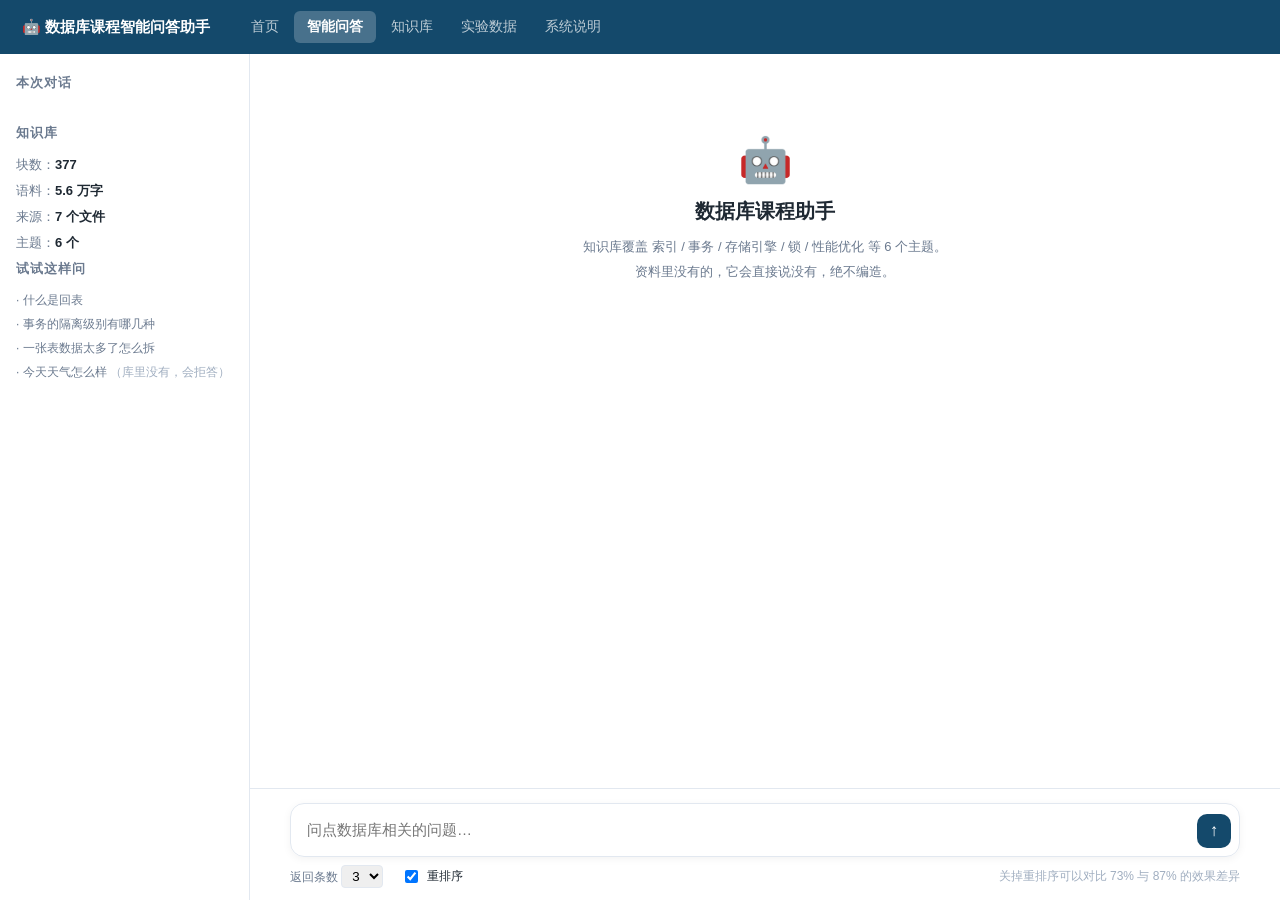
==== web/index.html @ 8842f474 "feat: 数据库课程智能问答系统 v1.0 基于 RAG 与两阶段检索的垂直领域问答系统。  - 手写检索层：切块 / 向量化 / 余弦检索 / BM25 / RRF 融合 / 重排序 - 两阶段检" ====
<!DOCTYPE html>
<html lang="zh">
<head>
<meta charset="UTF-8">
<title>智能问答 - 数据库课程智能问答助手</title>
<link rel="stylesheet" href="/web/style.css">
</head>
<body>

<div id="nav" class="navbar"></div>

<div class="layout">

  <aside class="sidebar">
    <h3>本次对话</h3>
    <div id="history" class="history"></div>

    <h3>知识库</h3>
    <ul class="kb-info">
      <li>块数：<b>377</b></li>
      <li>语料：<b>5.6 万字</b></li>
      <li>来源：<b>7 个文件</b></li>
      <li>主题：<b>6 个</b></li>
    </ul>

    <h3>试试这样问</h3>
    <div class="tip-mini">
      · 什么是回表<br>
      · 事务的隔离级别有哪几种<br>
      · 一张表数据太多了怎么拆<br>
      · 今天天气怎么样 <span class="muted">（库里没有，会拒答）</span>
    </div>
  </aside>

  <section class="chat">
    <div class="chat-body" id="chat">
      <div class="welcome" id="welcome">
        <div class="welcome-icon">🤖</div>
        <h2>数据库课程助手</h2>
        <p>知识库覆盖 索引 / 事务 / 存储引擎 / 锁 / 性能优化 等 6 个主题。<br>
           资料里没有的，它会直接说没有，绝不编造。</p>
      </div>
    </div>

    <div class="chat-input">
      <div class="input-box">
        <textarea id="q" rows="1" placeholder="问点数据库相关的问题…" onkeydown="onKey(event)"></textarea>
        <button id="send" onclick="ask()">↑</button>
      </div>
      <div class="input-params">
        <label>返回条数
          <select id="topk">
            <option>1</option>
            <option selected>3</option>
            <option>5</option>
          </select>
        </label>
        <label class="switch">
          <input type="checkbox" id="rerank" checked> 重排序
        </label>
        <span class="hint">关掉重排序可以对比 73% 与 87% 的效果差异</span>
      </div>
    </div>
  </section>

</div>

<script src="/web/nav.js"></script>
<script src="/web/app.js"></script>
</body>
</html>
---- web/style.css ----
/* ============ 基础 ============ */
:root {
  --main: #14496B;
  --main-light: #E8F0F6;
  --bg: #F5F7FA;
  --line: #E2E8F0;
  --text: #1F2933;
  --muted: #6B7A8F;
  --ok: #22A06B;
  --bad: #D64545;
}

* { box-sizing: border-box; }

body {
  margin: 0;
  font-family: "Microsoft YaHei", "PingFang SC", sans-serif;
  background: var(--bg);
  color: var(--text);
  min-height: 100vh;
  display: flex;
  flex-direction: column;
}

/* ============ 顶部导航栏（所有页面共用） ============ */
.navbar {
  background: var(--main);
  color: #fff;
  padding: 0 22px;
  height: 54px;
  display: flex;
  align-items: center;
  gap: 28px;
  flex-shrink: 0;
}
.nav-brand { font-weight: bold; font-size: 15px; white-space: nowrap; }
.nav-links { display: flex; gap: 2px; }
.nav-links a {
  color: rgba(255,255,255,.72);
  text-decoration: none;
  font-size: 14px;
  padding: 7px 13px;
  border-radius: 6px;
  white-space: nowrap;
}
.nav-links a:hover { background: rgba(255,255,255,.12); color: #fff; }
.nav-links a.active { background: rgba(255,255,255,.22); color: #fff; font-weight: bold; }

/* ============ 普通页面容器 ============ */
.page { padding: 24px 28px 40px; max-width: 1080px; }
.page h1 { font-size: 21px; margin: 0 0 6px; }
.page .sub { color: var(--muted); font-size: 13px; margin: 0 0 22px; }
.page h2 { font-size: 16px; margin: 26px 0 12px; color: var(--main); }

/* ============ 统计卡片 ============ */
.stats { display: grid; grid-template-columns: repeat(4, 1fr); gap: 14px; margin-bottom: 8px; }
.stat {
  background: #fff;
  border: 1px solid var(--line);
  border-radius: 10px;
  padding: 18px 12px;
  text-align: center;
}
.stat b { display: block; font-size: 26px; color: var(--main); line-height: 1.2; }
.stat span { font-size: 12px; color: var(--muted); }

/* ============ 数据表格 ============ */
table.data {
  width: 100%;
  border-collapse: collapse;
  background: #fff;
  border-radius: 10px;
  overflow: hidden;
  box-shadow: 0 1px 3px rgba(0,0,0,.04);
}
table.data th, table.data td {
  padding: 11px 14px;
  text-align: left;
  font-size: 14px;
  border-bottom: 1px solid var(--line);
}
table.data th {
  background: var(--main);
  color: #fff;
  font-weight: normal;
  font-size: 13px;
}
table.data tr:last-child td { border-bottom: none; }
table.data tbody tr:hover td { background: #FAFBFC; }
table.data td.num { text-align: right; font-variant-numeric: tabular-nums; }

.up { color: var(--ok); font-weight: bold; }
.down { color: var(--bad); font-weight: bold; }
.best { background: #F0F9F4 !important; }

/* ============ 首页功能卡片 ============ */
.cards { display: grid; grid-template-columns: repeat(2, 1fr); gap: 16px; margin-top: 4px; }
.fcard {
  background: #fff;
  border: 1px solid var(--line);
  border-radius: 10px;
  padding: 20px 22px;
  text-decoration: none;
  color: var(--text);
  transition: all .15s;
}
.fcard:hover { border-color: var(--main); box-shadow: 0 3px 12px rgba(20,73,107,.10); }
.fcard h3 { margin: 0 0 8px; font-size: 16px; color: var(--main); }
.fcard p { margin: 0; font-size: 13px; color: var(--muted); line-height: 1.7; }

/* ============ 提示 / 结论块 ============ */
.note {
  background: #FFF9EC;
  border-left: 3px solid #E0A800;
  border-radius: 4px;
  padding: 13px 17px;
  font-size: 13px;
  color: #6B5A2E;
  line-height: 1.9;
  margin-top: 18px;
}
.note b { color: #8A6D1F; }

/* ============ 柱状图 ============ */
.bar-row { display: flex; align-items: center; gap: 10px; margin-bottom: 6px; font-size: 13px; }
.bar-label { width: 86px; color: var(--muted); text-align: right; }
.bar-track { flex: 1; background: #EEF2F6; border-radius: 4px; height: 18px; overflow: hidden; }
.bar-fill { background: var(--main); height: 100%; border-radius: 4px; }
.bar-num { width: 60px; color: var(--text); font-size: 12px; }

/* ============ 问答页 ============ */
.layout { flex: 1; display: grid; grid-template-columns: 250px 1fr; overflow: hidden; }
.sidebar {
  background: #fff;
  border-right: 1px solid var(--line);
  padding: 16px;
  overflow-y: auto;
}
.sidebar h3 {
  font-size: 13px;
  color: var(--muted);
  margin: 4px 0 10px;
  letter-spacing: 1px;
}
.history { display: flex; flex-direction: column; gap: 6px; margin-bottom: 22px; }
.history-item {
  padding: 8px 10px;
  background: var(--main-light);
  border-radius: 6px;
  font-size: 13px;
  cursor: pointer;
  color: var(--main);
  overflow: hidden;
  text-overflow: ellipsis;
  white-space: nowrap;
}
.history-item:hover { background: #D8E6F0; }
.kb-info { list-style: none; padding: 0; margin: 0; font-size: 13px; color: var(--muted); line-height: 2; }
.kb-info b { color: var(--text); }

.content { padding: 20px 26px; overflow-y: auto; }
.askbar { display: flex; gap: 10px; margin-bottom: 18px; }
.askbar input {
  flex: 1;
  padding: 12px 14px;
  font-size: 15px;
  border: 1px solid var(--line);
  border-radius: 8px;
  outline: none;
}
.askbar input:focus { border-color: var(--main); }
.askbar button {
  padding: 12px 26px;
  font-size: 15px;
  background: var(--main);
  color: #fff;
  border: none;
  border-radius: 8px;
  cursor: pointer;
}
.askbar button:hover { background: #0F3A55; }

.card {
  background: #fff;
  border: 1px solid var(--line);
  border-radius: 10px;
  padding: 16px 18px;
  margin-bottom: 16px;
  box-shadow: 0 1px 3px rgba(0,0,0,.04);
}
.card-head { display: flex; align-items: center; gap: 10px; margin-bottom: 12px; font-size: 15px; }
.tag {
  font-size: 12px;
  color: var(--main);
  background: var(--main-light);
  padding: 2px 8px;
  border-radius: 10px;
}
.pre { white-space: pre-wrap; line-height: 1.8; font-size: 15px; }

.src {
  background: #FAFBFC;
  border-left: 3px solid var(--main);
  border-radius: 4px;
  padding: 10px 12px;
  margin-bottom: 8px;
  display: flex;
  gap: 10px;
}
.score {
  color: var(--main);
  font-weight: bold;
  font-size: 13px;
  min-width: 46px;
  padding-top: 2px;
}
.src .pre { font-size: 13px; color: #46525F; }

.param-bar {
  background: #fff;
  border-top: 1px solid var(--line);
  padding: 10px 22px;
  display: flex;
  align-items: center;
  gap: 22px;
  font-size: 13px;
  color: var(--muted);
  flex-shrink: 0;
}
.param-bar select { padding: 4px 8px; border-radius: 5px; border: 1px solid var(--line); }
.switch { display: flex; align-items: center; gap: 6px; cursor: pointer; color: var(--text); }
.hint { margin-left: auto; color: #A0AEC0; font-size: 12px; }
.tip-mini { font-size: 12px; color: var(--muted); line-height: 2; }
.muted { color: #A0AEC0; }

/* ============ 聊天式问答 ============ */
.chat { display: flex; flex-direction: column; height: 100%; background: #fff; }
.chat-body { flex: 1; overflow-y: auto; padding: 10px 0 20px; }

.welcome { text-align: center; padding: 70px 20px; color: var(--muted); }
.welcome-icon { font-size: 44px; }
.welcome h2 { font-size: 20px; color: var(--text); margin: 12px 0 10px; }
.welcome p { font-size: 13px; line-height: 1.9; margin: 0; }

.msg { display: flex; gap: 14px; padding: 18px 40px; }
.msg + .msg { border-top: 1px solid #F0F3F6; }
.msg .avatar {
  width: 30px; height: 30px; border-radius: 7px; flex-shrink: 0;
  display: flex; align-items: center; justify-content: center; font-size: 16px;
  background: var(--main-light);
}
.msg .bubble { flex: 1; min-width: 0; }
.msg .who { font-size: 12px; color: var(--muted); margin-bottom: 6px; }
.msg .body { white-space: pre-wrap; line-height: 1.9; font-size: 15px; }

.msg.user { background: #FAFBFC; }
.msg.user .avatar { background: #E6EAF0; }

.thinking { display: inline-flex; gap: 4px; align-items: center; height: 20px; }
.thinking i {
  width: 6px; height: 6px; border-radius: 50%; background: #9AA7B4;
  animation: blink 1.2s infinite;
}
.thinking i:nth-child(2) { animation-delay: .2s; }
.thinking i:nth-child(3) { animation-delay: .4s; }
@keyframes blink { 0%,60%,100% { opacity: .25 } 30% { opacity: 1 } }

.srcs { margin-top: 14px; border-top: 1px dashed var(--line); padding-top: 12px; }
.srcs-title { font-size: 12px; color: var(--muted); margin-bottom: 8px; }
.src-item {
  display: flex; gap: 10px; background: #FAFBFC; border-left: 3px solid var(--main);
  border-radius: 4px; padding: 8px 12px; margin-bottom: 6px;
  font-size: 13px; color: #46525F; line-height: 1.7;
}
.src-item .score { min-width: 46px; color: var(--main); font-weight: bold; }

/* 底部输入区 */
.chat-input { border-top: 1px solid var(--line); padding: 14px 40px 12px; background: #fff; flex-shrink: 0; }
.input-box {
  display: flex; align-items: flex-end; gap: 10px;
  border: 1px solid var(--line); border-radius: 14px;
  padding: 8px 8px 8px 16px;
  box-shadow: 0 2px 8px rgba(0,0,0,.05);
}
.input-box:focus-within { border-color: var(--main); }
.input-box textarea {
  flex: 1; border: none; outline: none; resize: none;
  font-size: 15px; font-family: inherit; line-height: 1.6;
  max-height: 140px; padding: 6px 0;
}
.input-box button {
  width: 34px; height: 34px; border-radius: 10px; border: none;
  background: var(--main); color: #fff; font-size: 17px;
  cursor: pointer; flex-shrink: 0;
}
.input-box button:disabled { background: #C6D2DC; cursor: not-allowed; }

.input-params {
  display: flex; align-items: center; gap: 18px;
  margin-top: 8px; font-size: 12px; color: var(--muted);
}
.input-params select { padding: 2px 6px; border-radius: 4px; border: 1px solid var(--line); }
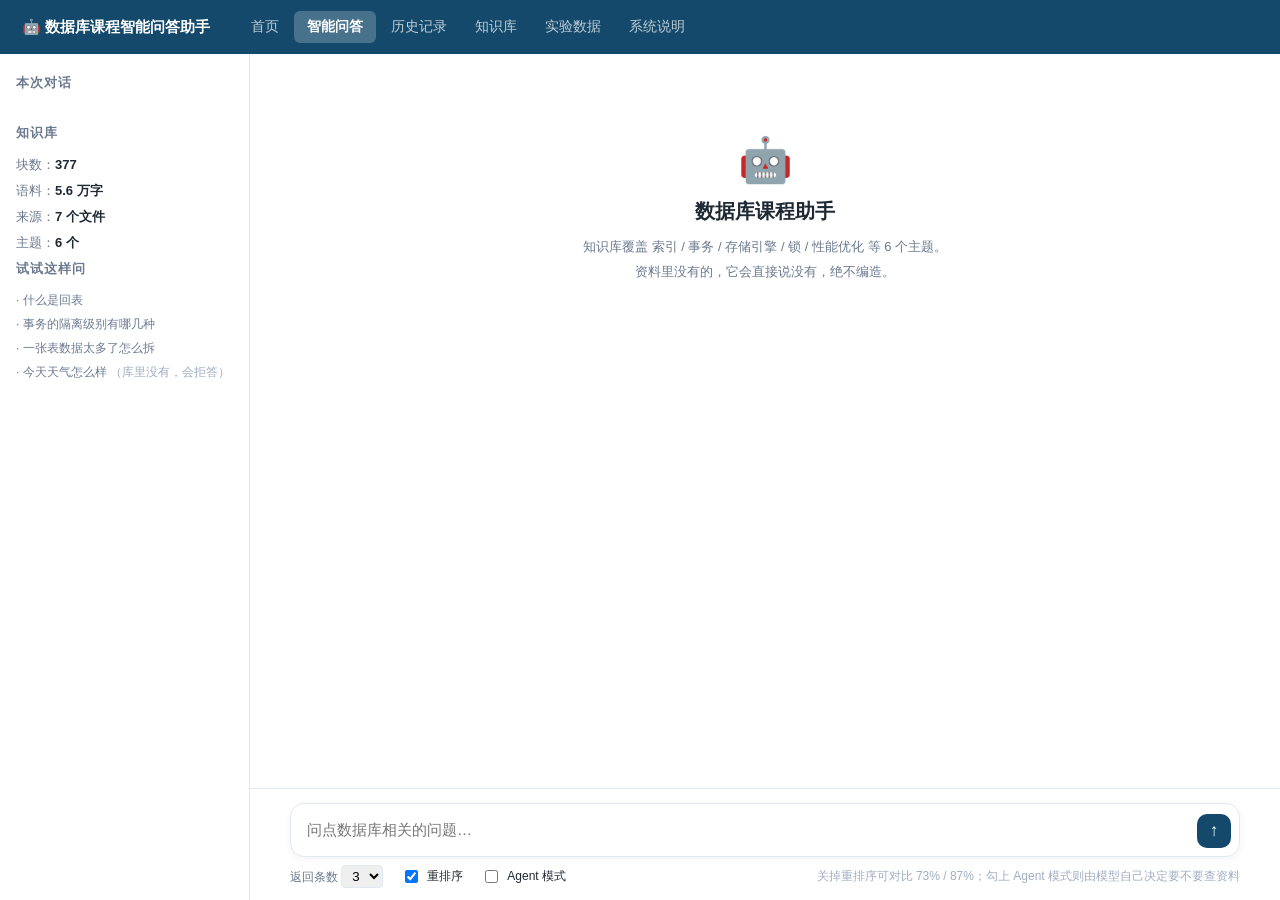
==== commit 4b6a79b5: "agent" ====
--- a/web/index.html
+++ b/web/index.html
@@ -58,7 +58,10 @@
         <label class="switch">
           <input type="checkbox" id="rerank" checked> 重排序
         </label>
-        <span class="hint">关掉重排序可以对比 73% 与 87% 的效果差异</span>
+        <label class="switch">
+          <input type="checkbox" id="useAgent"> Agent 模式
+        </label>
+        <span class="hint">关掉重排序可对比 73% / 87%；勾上 Agent 模式则由模型自己决定要不要查资料</span>
       </div>
     </div>
   </section>
--- a/web/style.css
+++ b/web/style.css
@@ -300,3 +300,58 @@
   margin-top: 8px; font-size: 12px; color: var(--muted);
 }
 .input-params select { padding: 2px 6px; border-radius: 4px; border: 1px solid var(--line); }
+
+/* ============ 历史记录页 ============ */
+.toolbar { display: flex; align-items: center; gap: 14px; margin-bottom: 16px; }
+.toolbar button {
+  padding: 7px 18px;
+  font-size: 13px;
+  font-family: inherit;
+  color: var(--main);
+  background: #fff;
+  border: 1px solid var(--line);
+  border-radius: 7px;
+  cursor: pointer;
+}
+.toolbar button:hover { border-color: var(--main); background: var(--main-light); }
+
+.q-line { font-size: 15px; font-weight: bold; margin-bottom: 10px; }
+.answer { font-size: 14px; color: #46525F; }
+
+.srcs-box { margin-top: 14px; border-top: 1px dashed var(--line); padding-top: 10px; }
+.srcs-box summary { font-size: 12px; color: var(--muted); cursor: pointer; outline: none; }
+.srcs-box summary:hover { color: var(--main); }
+.srcs-box .src { margin-top: 8px; }
+
+.page code {
+  background: #EEF2F6;
+  padding: 1px 5px;
+  border-radius: 4px;
+  font-size: 12px;
+  color: var(--main);
+}
+
+/* ============ Agent 执行过程 ============ */
+.steps { margin-top: 14px; border-top: 1px dashed var(--line); padding-top: 12px; }
+.steps-title { font-size: 12px; color: var(--muted); margin-bottom: 8px; }
+.step {
+  display: flex;
+  gap: 10px;
+  align-items: flex-start;
+  background: #FAFBFC;
+  border-left: 3px solid var(--main);
+  border-radius: 4px;
+  padding: 8px 12px;
+  margin-bottom: 6px;
+  font-size: 13px;
+  color: #46525F;
+  line-height: 1.7;
+}
+.step .tag {
+  flex-shrink: 0;
+  font-size: 12px;
+  color: var(--main);
+  background: var(--main-light);
+  padding: 2px 8px;
+  border-radius: 10px;
+}
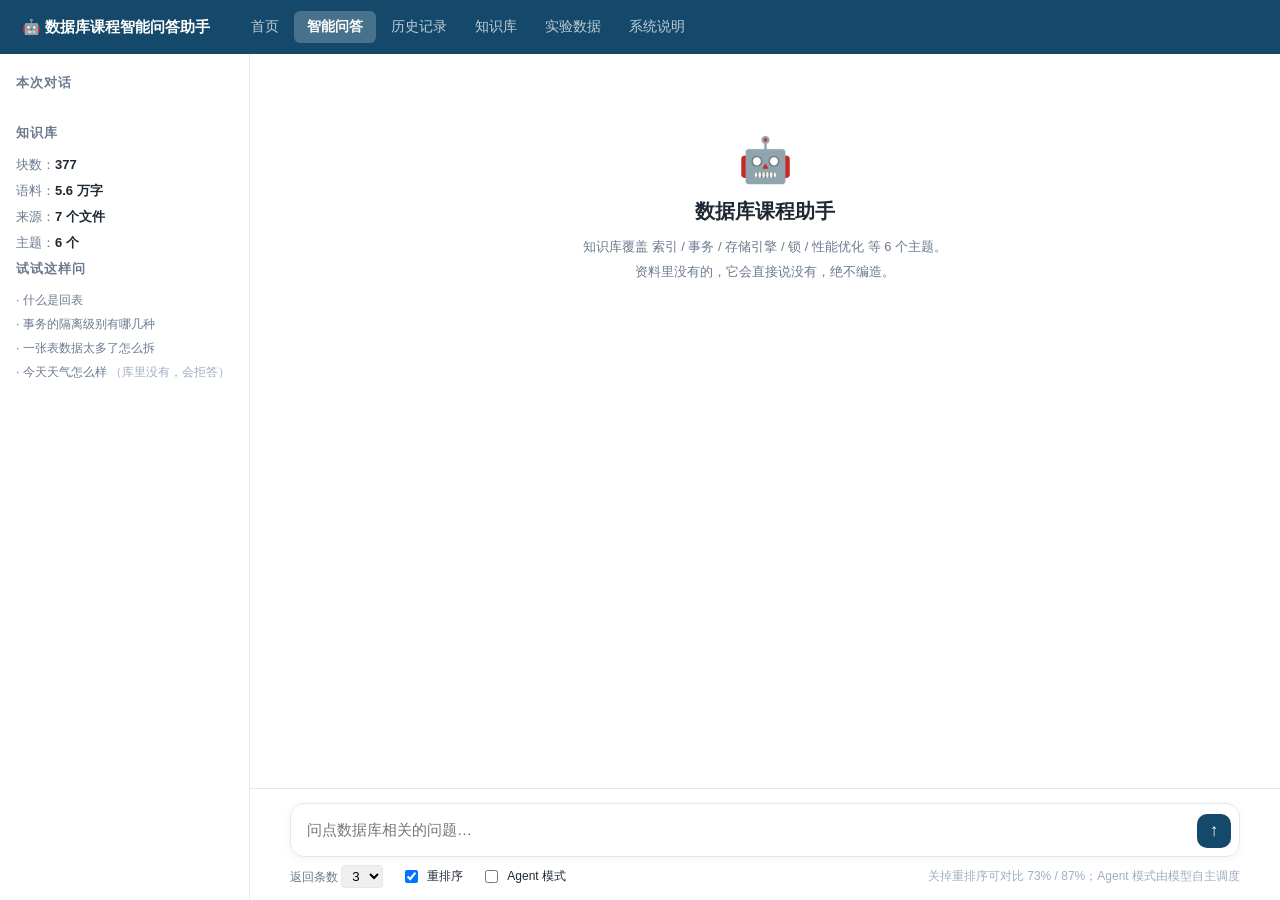
==== commit c591a9e1: "agent" ====
--- a/web/index.html
+++ b/web/index.html
@@ -61,7 +61,7 @@
         <label class="switch">
           <input type="checkbox" id="useAgent"> Agent 模式
         </label>
-        <span class="hint">关掉重排序可对比 73% / 87%；勾上 Agent 模式则由模型自己决定要不要查资料</span>
+        <span class="hint">关掉重排序可对比 73% / 87%；Agent 模式由模型自主调度</span>
       </div>
     </div>
   </section>
--- a/web/style.css
+++ b/web/style.css
@@ -300,6 +300,7 @@
   margin-top: 8px; font-size: 12px; color: var(--muted);
 }
 .input-params select { padding: 2px 6px; border-radius: 4px; border: 1px solid var(--line); }
+.input-params label { white-space: nowrap; }
 
 /* ============ 历史记录页 ============ */
 .toolbar { display: flex; align-items: center; gap: 14px; margin-bottom: 16px; }
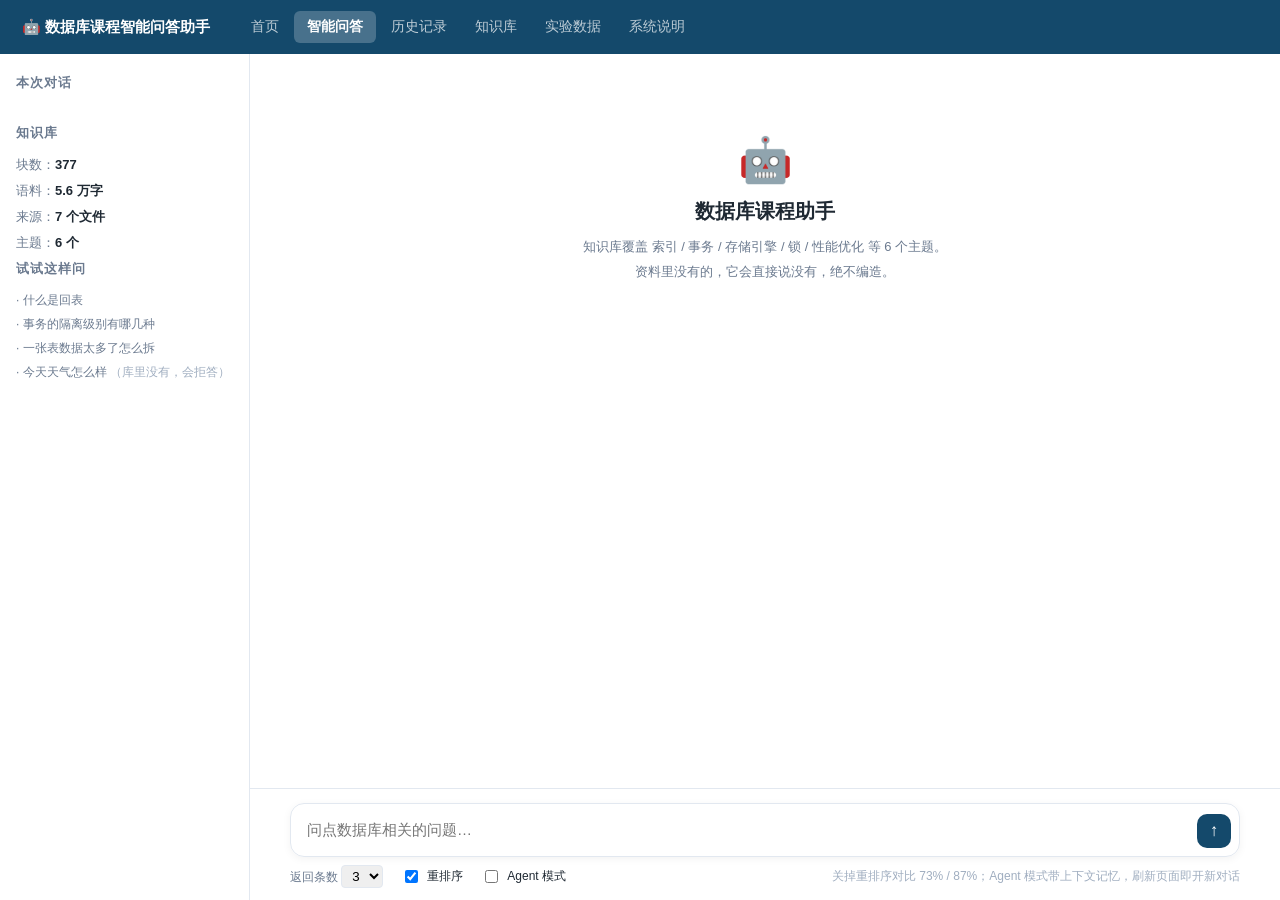
==== commit 844d0df8: "feat: Agent 流式输出、多轮对话记忆与 Markdown 渲染 - graph.py: 新增 ask_stream，用 astream(stream_mode='messages') 把  " ====
--- a/web/index.html
+++ b/web/index.html
@@ -61,7 +61,7 @@
         <label class="switch">
           <input type="checkbox" id="useAgent"> Agent 模式
         </label>
-        <span class="hint">关掉重排序可对比 73% / 87%；Agent 模式由模型自主调度</span>
+        <span class="hint">关掉重排序对比 73% / 87%；Agent 模式带上下文记忆，刷新页面即开新对话</span>
       </div>
     </div>
   </section>
@@ -69,6 +69,7 @@
 </div>
 
 <script src="/web/nav.js"></script>
+<script src="/web/md.js"></script>
 <script src="/web/app.js"></script>
 </body>
 </html>
--- a/web/style.css
+++ b/web/style.css
@@ -356,3 +356,23 @@
   padding: 2px 8px;
   border-radius: 10px;
 }
+
+/* ============ Markdown 渲染后的正文 ============ */
+/* md.js 把答案切成 <p> <h4> <ul> 这些块，所以这里不用再靠换行符排版 */
+.msg .body.md { white-space: normal; }
+.md p { margin: 0 0 10px; }
+.md p:last-child { margin-bottom: 0; }
+.md h4 { font-size: 15px; color: var(--main); margin: 16px 0 8px; }
+.md h4:first-child { margin-top: 0; }
+.md ul { margin: 0 0 10px; padding-left: 22px; }
+.md li { margin-bottom: 5px; line-height: 1.8; }
+.md li.sub { margin-left: 16px; list-style: circle; }
+.md b { color: #12232E; }
+.md code {
+  background: #EEF2F6;
+  padding: 1px 5px;
+  border-radius: 4px;
+  font-family: Consolas, "Courier New", monospace;
+  font-size: 13px;
+  color: var(--main);
+}
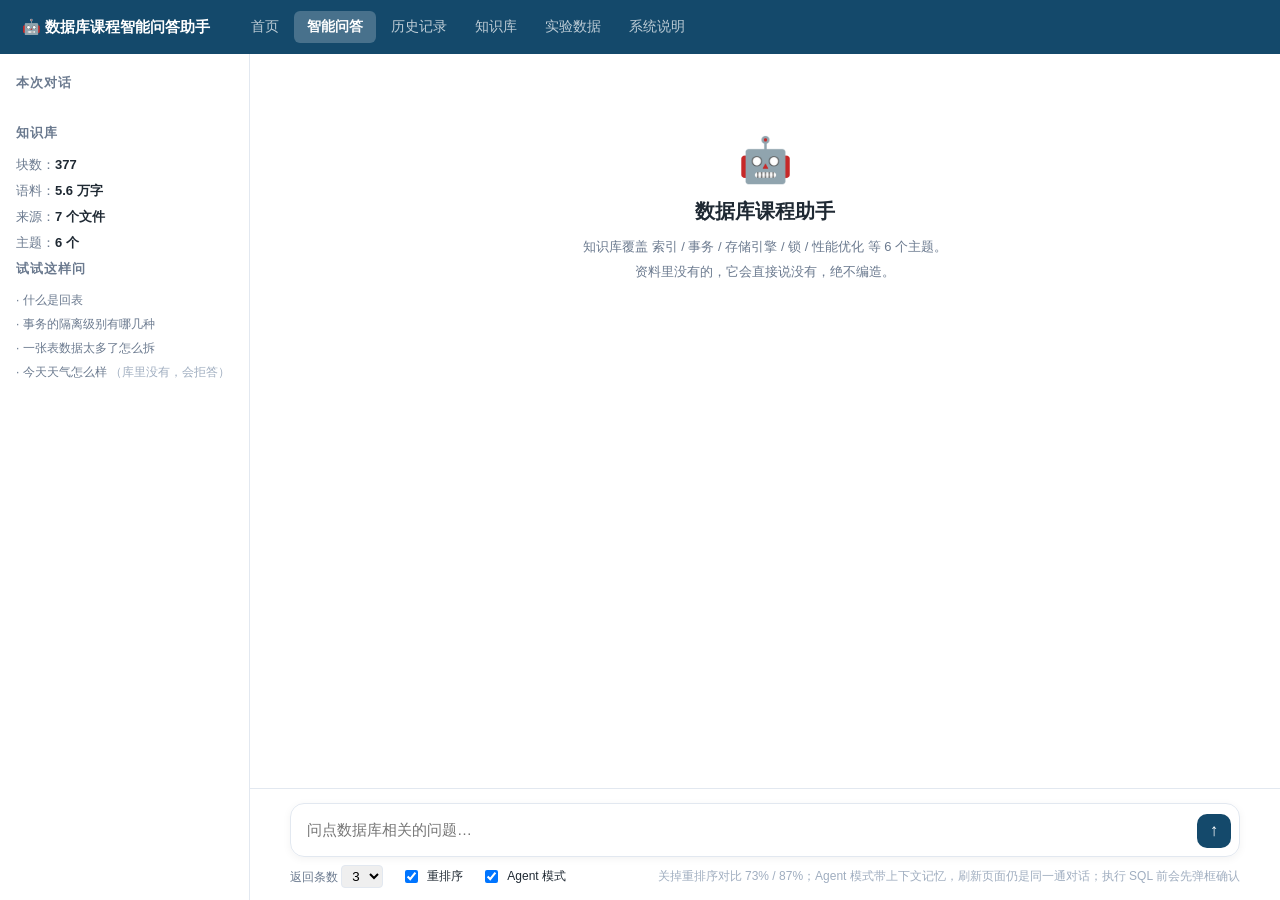
==== commit b61a7091: "feat: 会话记忆持久化 + SQL 执行前人工确认（B3/B4） B3 会话记忆持久化： - InMemorySaver 换成 SqliteSaver，会话落到 data/checkpoints." ====
--- a/web/index.html
+++ b/web/index.html
@@ -59,9 +59,9 @@
           <input type="checkbox" id="rerank" checked> 重排序
         </label>
         <label class="switch">
-          <input type="checkbox" id="useAgent"> Agent 模式
+          <input type="checkbox" id="useAgent" checked> Agent 模式
         </label>
-        <span class="hint">关掉重排序对比 73% / 87%；Agent 模式带上下文记忆，刷新页面即开新对话</span>
+        <span class="hint">关掉重排序对比 73% / 87%；Agent 模式带上下文记忆，刷新页面仍是同一通对话；执行 SQL 前会先弹框确认</span>
       </div>
     </div>
   </section>
@@ -70,6 +70,6 @@
 
 <script src="/web/nav.js"></script>
 <script src="/web/md.js"></script>
-<script src="/web/app.js"></script>
+<script src="/web/app.js?v=20261014c"></script>
 </body>
 </html>
--- a/web/style.css
+++ b/web/style.css
@@ -376,3 +376,61 @@
   font-size: 13px;
   color: var(--main);
 }
+.md pre {
+  background: #F5F7FA;
+  border: 1px solid var(--line);
+  border-radius: 6px;
+  padding: 10px 12px;
+  margin: 0 0 10px;
+  overflow-x: auto;
+  white-space: pre;
+  font-family: Consolas, "Courier New", monospace;
+  font-size: 13px;
+  line-height: 1.65;
+  color: #2C3A47;
+}
+
+/* ==================== SQL 执行确认框 ==================== */
+.confirm {
+  margin-top: 10px;
+  padding: 10px 12px;
+  border: 1px solid #E0B34C;
+  border-left: 4px solid #E0B34C;
+  background: #FFFBF0;
+  border-radius: 6px;
+}
+.confirm-title {
+  font-weight: 600;
+  margin-bottom: 6px;
+  color: #8A6100;
+}
+.confirm-sql {
+  margin: 0 0 10px 0;
+  padding: 8px 10px;
+  background: #2B2B2B;
+  color: #7EE787;
+  border-radius: 4px;
+  font-family: Consolas, "Courier New", monospace;
+  font-size: 12.5px;
+  line-height: 1.6;
+  white-space: pre-wrap;
+  word-break: break-all;
+}
+.confirm button {
+  margin-right: 8px;
+  padding: 5px 14px;
+  border-radius: 4px;
+  border: 1px solid #0B5FA5;
+  background: #0B5FA5;
+  color: #fff;
+  cursor: pointer;
+  font-size: 13px;
+}
+.confirm button:hover {
+  opacity: .88;
+}
+.confirm button:nth-of-type(2) {
+  background: #fff;
+  color: #666;
+  border-color: #CCC;
+}
